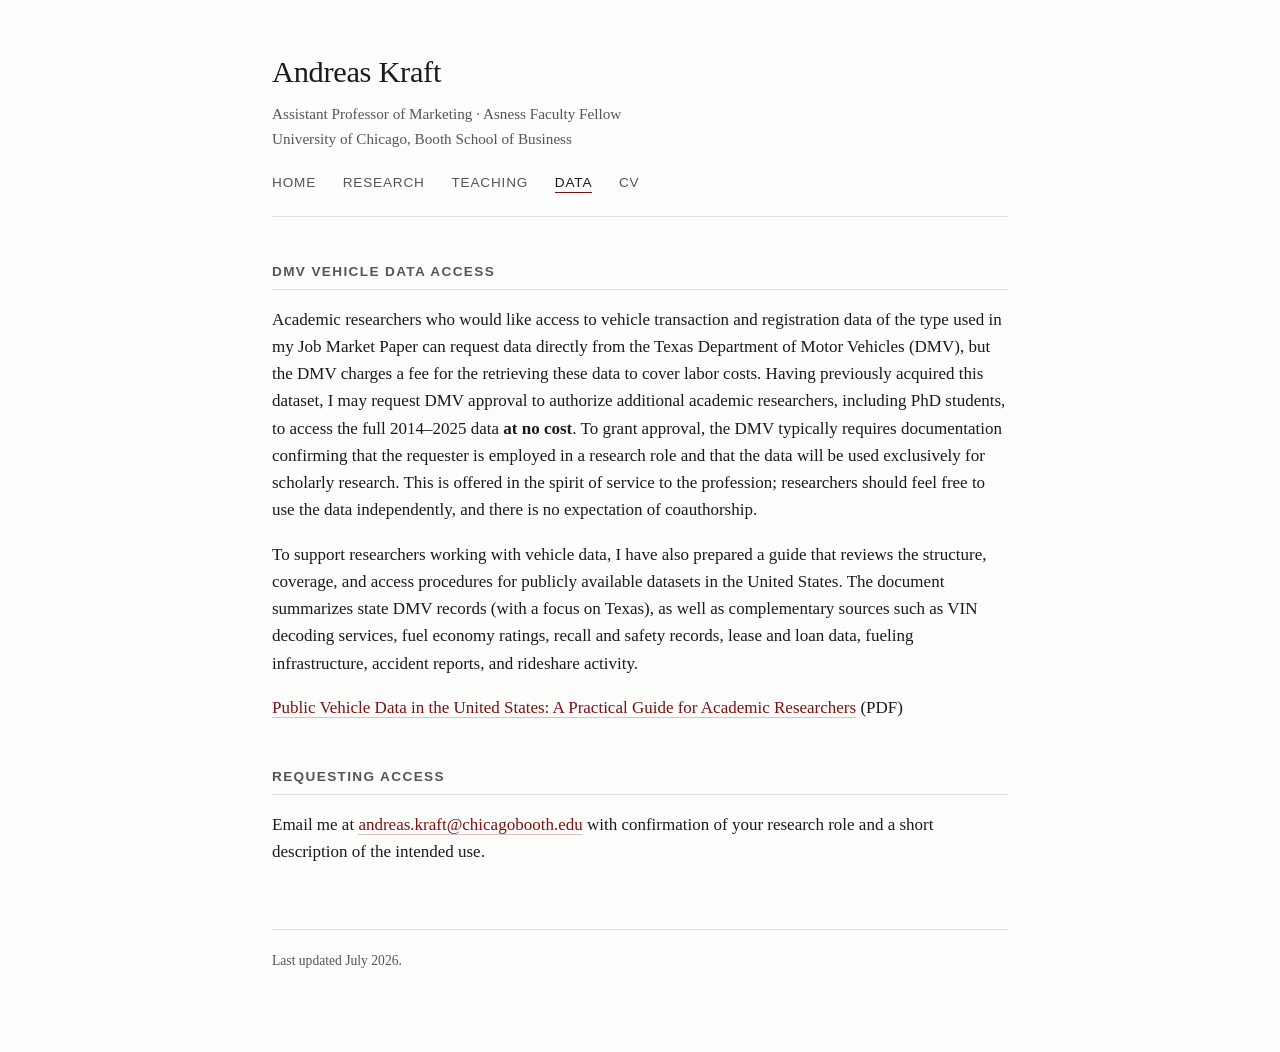
==== data.html @ 49751af2 "Andreas Kraft — personal website" ====
<!DOCTYPE html>
<html lang="en">
<head>
<meta charset="utf-8">
<meta name="viewport" content="width=device-width, initial-scale=1">
<title>DMV Vehicle Data Access — Andreas Kraft</title>
<meta name="description" content="Access to Texas DMV vehicle transaction and registration data, 2014–2025, for academic researchers.">
<link rel="stylesheet" href="style.css">

<!-- Google tag (gtag.js) -->
<script async src="https://www.googletagmanager.com/gtag/js?id=G-PHDPZP0CQ5"></script>
<script>
  window.dataLayer = window.dataLayer || [];
  function gtag(){dataLayer.push(arguments);}
  gtag('js', new Date());

  gtag('config', 'G-PHDPZP0CQ5');
</script>
</head>
<body>
<div class="wrap">

<header class="site">
  <h1>Andreas Kraft</h1>
  <p class="affil">Assistant Professor of Marketing &middot; Asness Faculty Fellow<br>
     University of Chicago, Booth School of Business</p>
  <nav>
    <a href="index.html">Home</a>
    <a href="research.html">Research</a>
    <a href="teaching.html">Teaching</a>
    <a href="data.html" class="here">Data</a>
    <a href="cv.pdf">CV</a>
  </nav>
</header>

<h2>DMV Vehicle Data Access</h2>

<p>Academic researchers who would like access to vehicle transaction and registration
data of the type used in my Job Market Paper can request data directly from the Texas
Department of Motor Vehicles (DMV), but the DMV charges a fee for the retrieving these
data to cover labor costs. Having previously acquired this dataset, I may request DMV
approval to authorize additional academic researchers, including PhD students, to
access the full 2014&ndash;2025 data <strong>at no cost</strong>. To grant approval,
the DMV typically requires documentation confirming that the requester is employed in
a research role and that the data will be used exclusively for scholarly research.
This is offered in the spirit of service to the profession; researchers should feel
free to use the data independently, and there is no expectation of coauthorship.</p>

<p>To support researchers working with vehicle data, I have also prepared a guide that
reviews the structure, coverage, and access procedures for publicly available datasets
in the United States. The document summarizes state DMV records (with a focus on Texas),
as well as complementary sources such as VIN decoding services, fuel economy ratings,
recall and safety records, lease and loan data, fueling infrastructure, accident
reports, and rideshare activity.</p>

<p><a href="dmv_guide.pdf">Public Vehicle Data in the United States: A Practical Guide
for Academic Researchers</a> (PDF)</p>

<h2>Requesting Access</h2>

<p>Email me at
<a href="mailto:andreas.kraft@chicagobooth.edu">andreas.kraft@chicagobooth.edu</a>
with confirmation of your research role and a short description of the intended use.</p>

<footer class="site">
  Last updated July 2026.
</footer>

</div>
</body>
</html>
---- style.css ----
/* ============================================================
   Andreas Kraft — personal site
   Single stylesheet for all pages.
   ============================================================ */

:root {
  --accent: #7B1113;          /* deep maroon; swap for #BF5700 burnt orange */
  --ink: #1a1a1a;
  --ink-soft: #555;
  --rule: #e2e2e2;
  --bg: #fdfdfc;
  --maxw: 46rem;
}

* { box-sizing: border-box; }

body {
  margin: 0;
  padding: 0 1.25rem 5rem;
  background: var(--bg);
  color: var(--ink);
  font: 17px/1.6 Georgia, "Times New Roman", serif;
  -webkit-font-smoothing: antialiased;
}

.wrap { max-width: var(--maxw); margin: 0 auto; }

/* ------------------------------------------------ header / nav -- */

header.site {
  padding: 3rem 0 1.25rem;
  border-bottom: 1px solid var(--rule);
  margin-bottom: 2.25rem;
}

header.site h1 {
  margin: 0;
  font-size: 1.9rem;
  letter-spacing: -0.01em;
  font-weight: normal;
}

header.site .affil {
  margin: 0.35rem 0 1.1rem;
  color: var(--ink-soft);
  font-size: 0.95rem;
}

nav a {
  margin-right: 1.4rem;
  font-family: -apple-system, BlinkMacSystemFont, "Segoe UI", Helvetica, Arial, sans-serif;
  font-size: 0.85rem;
  letter-spacing: 0.06em;
  text-transform: uppercase;
  text-decoration: none;
  color: var(--ink-soft);
  border-bottom: 1px solid transparent;
  padding-bottom: 2px;
}

nav a:hover { color: var(--accent); }
nav a.here { color: var(--ink); border-bottom-color: var(--accent); }

/* ------------------------------------------------------- text -- */

a { color: var(--accent); text-decoration: none; border-bottom: 1px solid rgba(123, 17, 19, 0.25); }
a:hover { border-bottom-color: var(--accent); }

h2 {
  font-size: 0.85rem;
  font-family: -apple-system, BlinkMacSystemFont, "Segoe UI", Helvetica, Arial, sans-serif;
  letter-spacing: 0.1em;
  text-transform: uppercase;
  color: var(--ink-soft);
  font-weight: 600;
  margin: 2.75rem 0 1rem;
  padding-bottom: 0.4rem;
  border-bottom: 1px solid var(--rule);
}

p { margin: 0 0 1.1rem; }

/* -------------------------------------------------- home intro -- */

.intro { display: flex; gap: 2rem; align-items: flex-start; }
.intro .bio { flex: 1; }

/* width/height attrs on the <img> reserve layout space; height:auto keeps the
   4:5 aspect ratio while CSS drives the displayed width. */
.portrait {
  width: 180px;
  height: auto;
  border-radius: 3px;
  flex-shrink: 0;
}

.contact {
  font-size: 0.95rem;
  color: var(--ink-soft);
  line-height: 1.9;
}

/* ----------------------------------------------------- papers -- */

.paper { margin-bottom: 1.6rem; }

.paper .title { font-weight: bold; }
.paper .title a { border-bottom-color: rgba(123, 17, 19, 0.3); }

.paper .meta {
  display: block;
  font-size: 0.92rem;
  color: var(--ink-soft);
  margin-top: 0.15rem;
}

.paper .status { font-style: italic; }

.paper details { margin-top: 0.45rem; }

.paper details summary {
  cursor: pointer;
  font-size: 0.82rem;
  font-family: -apple-system, BlinkMacSystemFont, "Segoe UI", Helvetica, Arial, sans-serif;
  letter-spacing: 0.05em;
  text-transform: uppercase;
  color: var(--accent);
  list-style: none;
}

.paper details summary::-webkit-details-marker { display: none; }
.paper details summary::before { content: "+ "; }
.paper details[open] summary::before { content: "\2212  "; }

.paper details p {
  margin: 0.6rem 0 0;
  font-size: 0.95rem;
  color: var(--ink-soft);
  padding-left: 1rem;
  border-left: 2px solid var(--rule);
}

/* ------------------------------------------------------ lists -- */

ul.plain { list-style: none; padding: 0; margin: 0; }
ul.plain li { margin-bottom: 0.9rem; }

.course { font-weight: bold; }
.course-meta { display: block; font-size: 0.92rem; color: var(--ink-soft); }

footer.site {
  margin-top: 4rem;
  padding-top: 1.25rem;
  border-top: 1px solid var(--rule);
  font-size: 0.85rem;
  color: var(--ink-soft);
}

/* ------------------------------------------------------ mobile -- */

@media (max-width: 34rem) {
  .intro { flex-direction: column-reverse; }
  .portrait { width: 130px; }
  nav a { margin-right: 1rem; font-size: 0.78rem; }
}
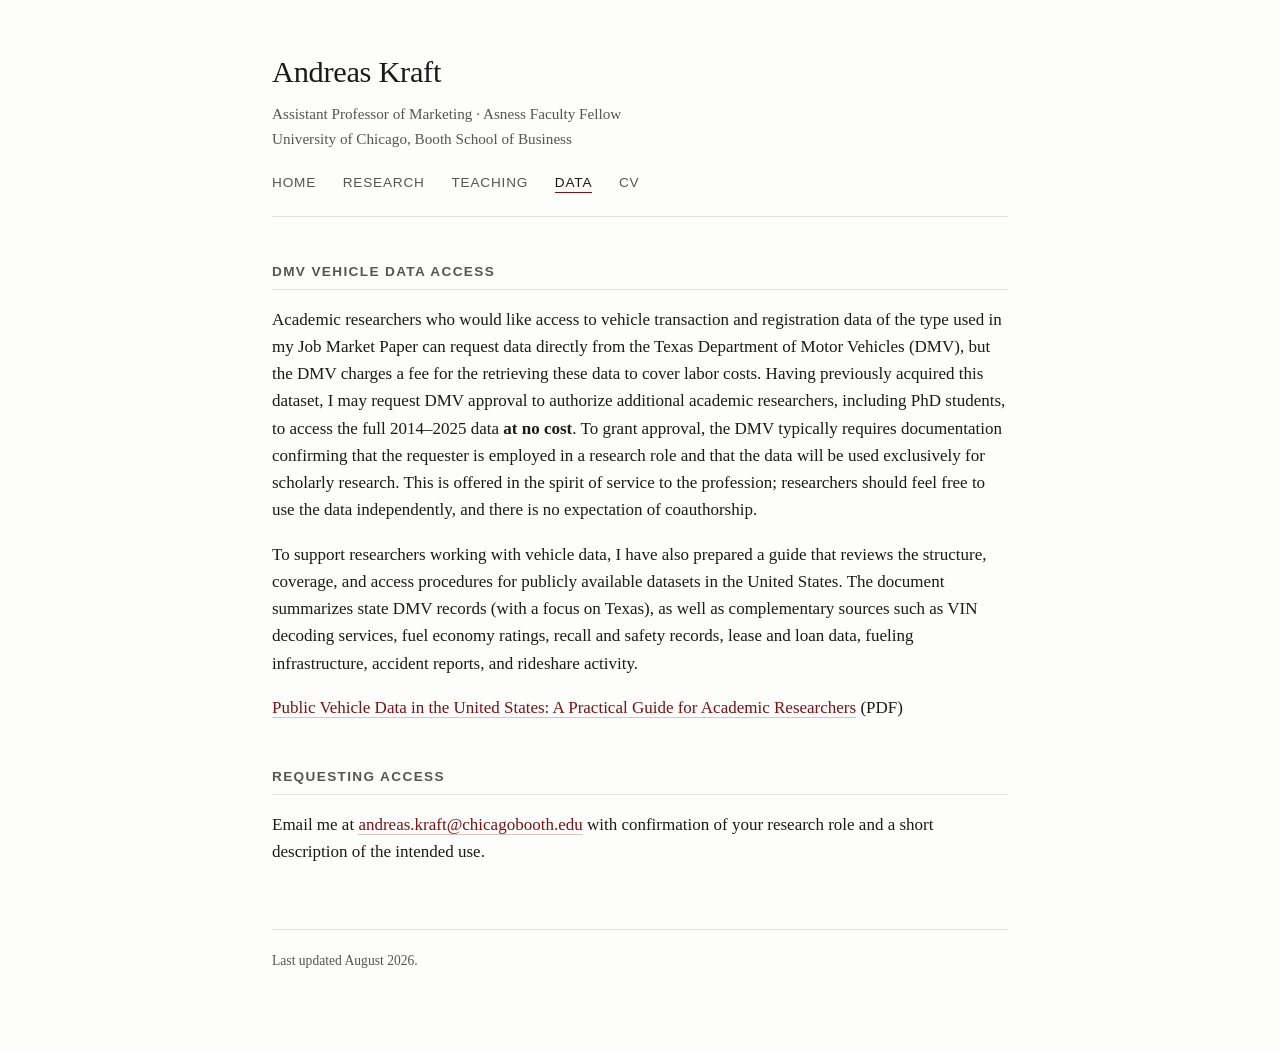
==== commit 419e46dc: "Update footer date" ====
--- a/data.html
+++ b/data.html
@@ -63,7 +63,7 @@
 with confirmation of your research role and a short description of the intended use.</p>
 
 <footer class="site">
-  Last updated July 2026.
+  Last updated August 2026.
 </footer>
 
 </div>
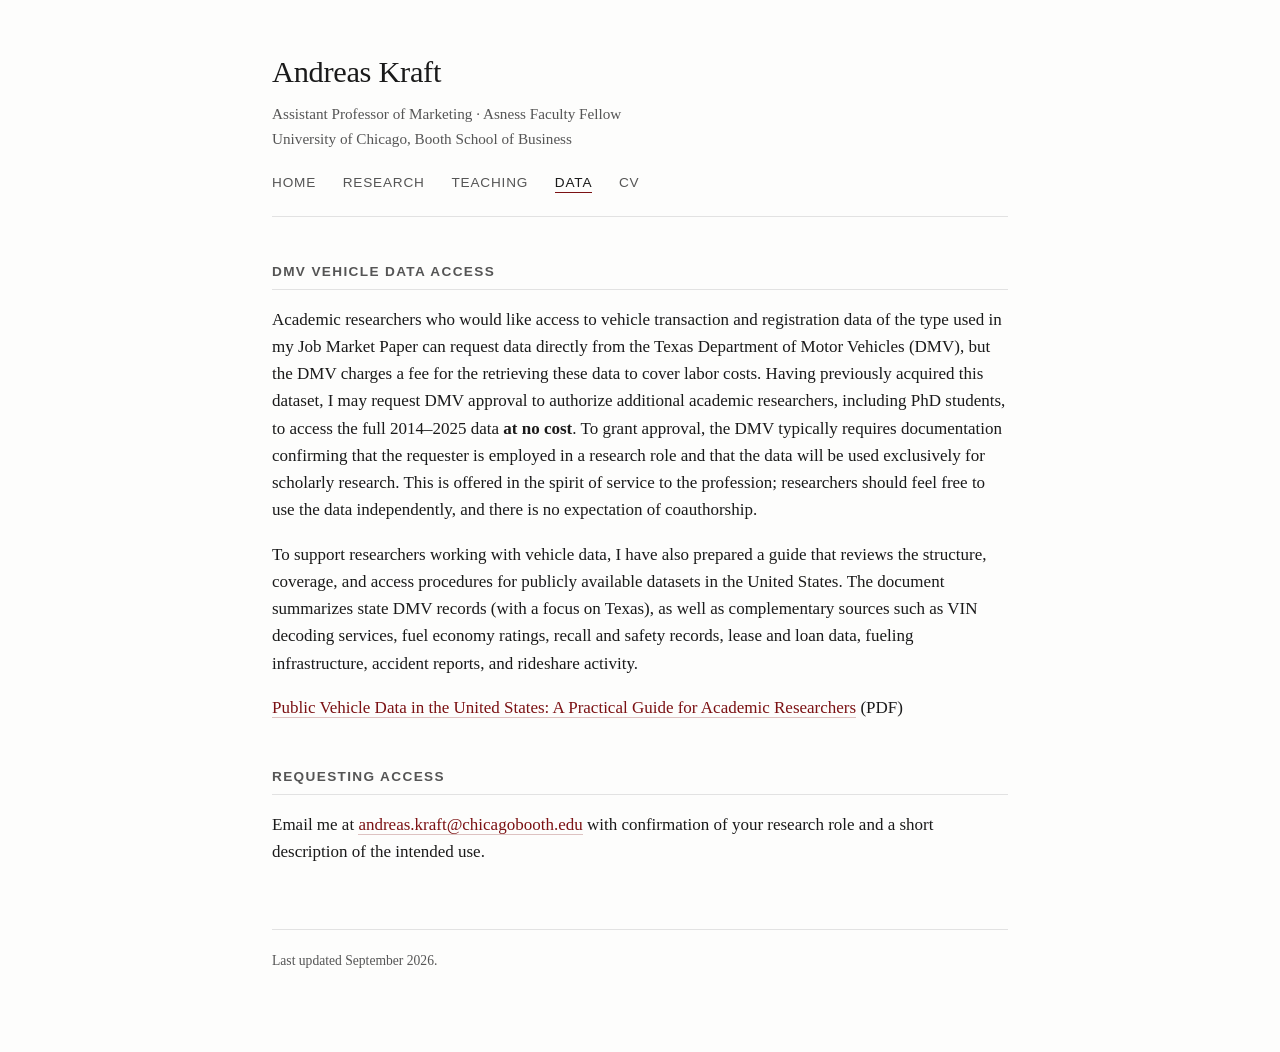
==== commit d631db88: "Add Chicago Booth Review media link" ====
--- a/data.html
+++ b/data.html
@@ -63,7 +63,7 @@
 with confirmation of your research role and a short description of the intended use.</p>
 
 <footer class="site">
-  Last updated August 2026.
+  Last updated September 2026.
 </footer>
 
 </div>
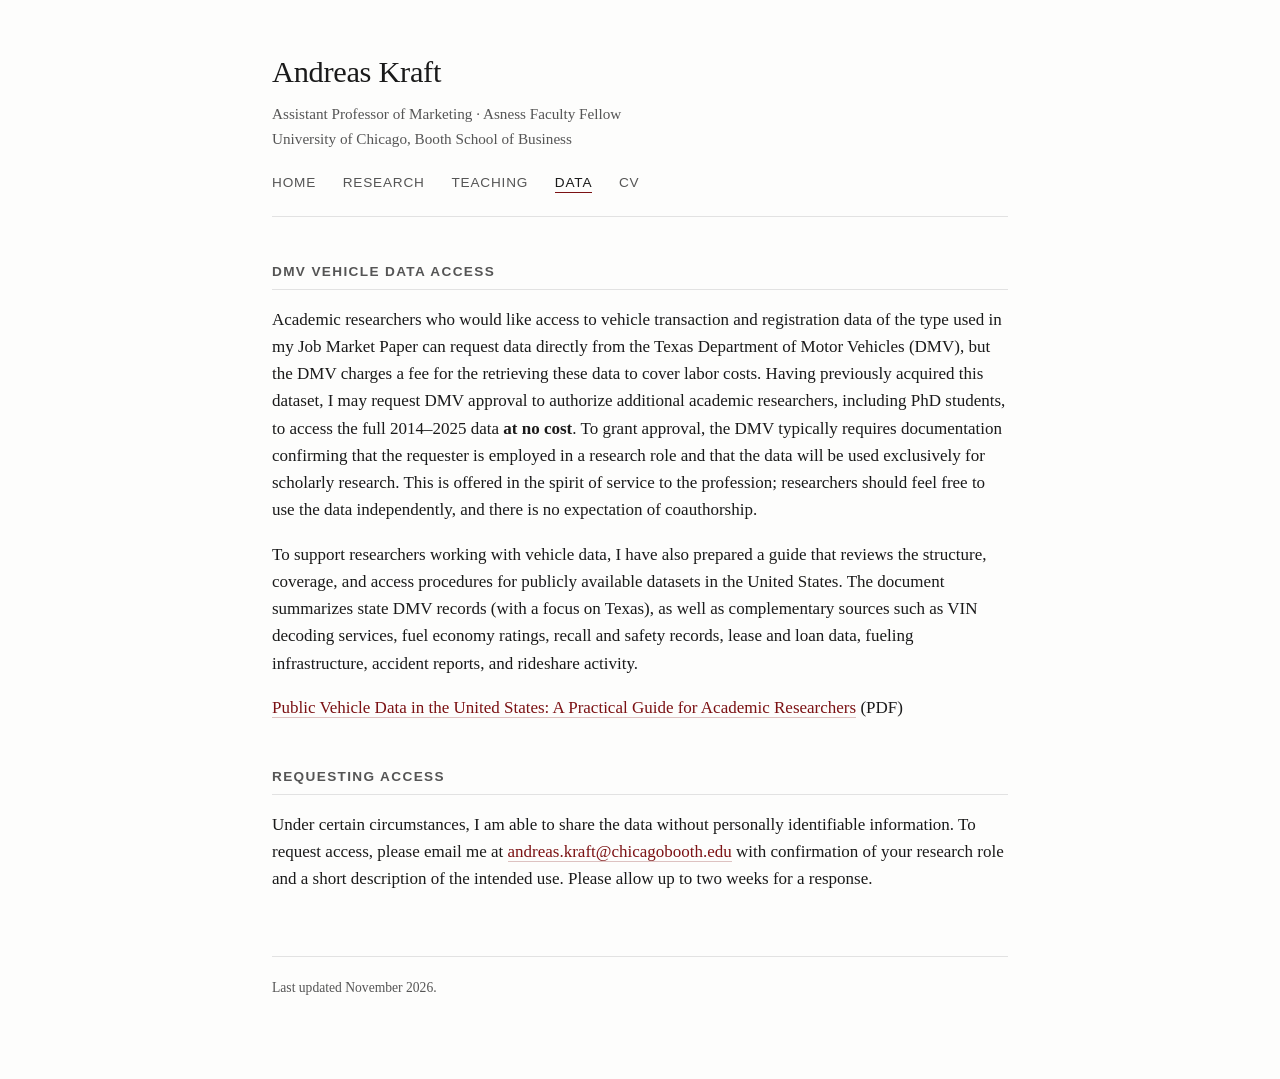
==== commit 18e8acfa: "Revise data-access request text" ====
--- a/data.html
+++ b/data.html
@@ -58,12 +58,14 @@
 
 <h2>Requesting Access</h2>
 
-<p>Email me at
+<p>Under certain circumstances, I am able to share the data without personally
+identifiable information. To request access, please email me at
 <a href="mailto:andreas.kraft@chicagobooth.edu">andreas.kraft@chicagobooth.edu</a>
-with confirmation of your research role and a short description of the intended use.</p>
+with confirmation of your research role and a short description of the intended use.
+Please allow up to two weeks for a response.</p>
 
 <footer class="site">
-  Last updated September 2026.
+  Last updated November 2026.
 </footer>
 
 </div>
--- a/style.css
+++ b/style.css
@@ -116,6 +116,14 @@
 
 .paper .status { font-style: italic; }
 
+/* Media lines carry several citations; the hanging indent keeps wrapped text
+   reading as a continuation rather than as a new metadata field. */
+.paper .press {
+  margin-top: 0.3rem;
+  padding-left: 1rem;
+  text-indent: -1rem;
+}
+
 .paper details { margin-top: 0.45rem; }
 
 .paper details summary {
